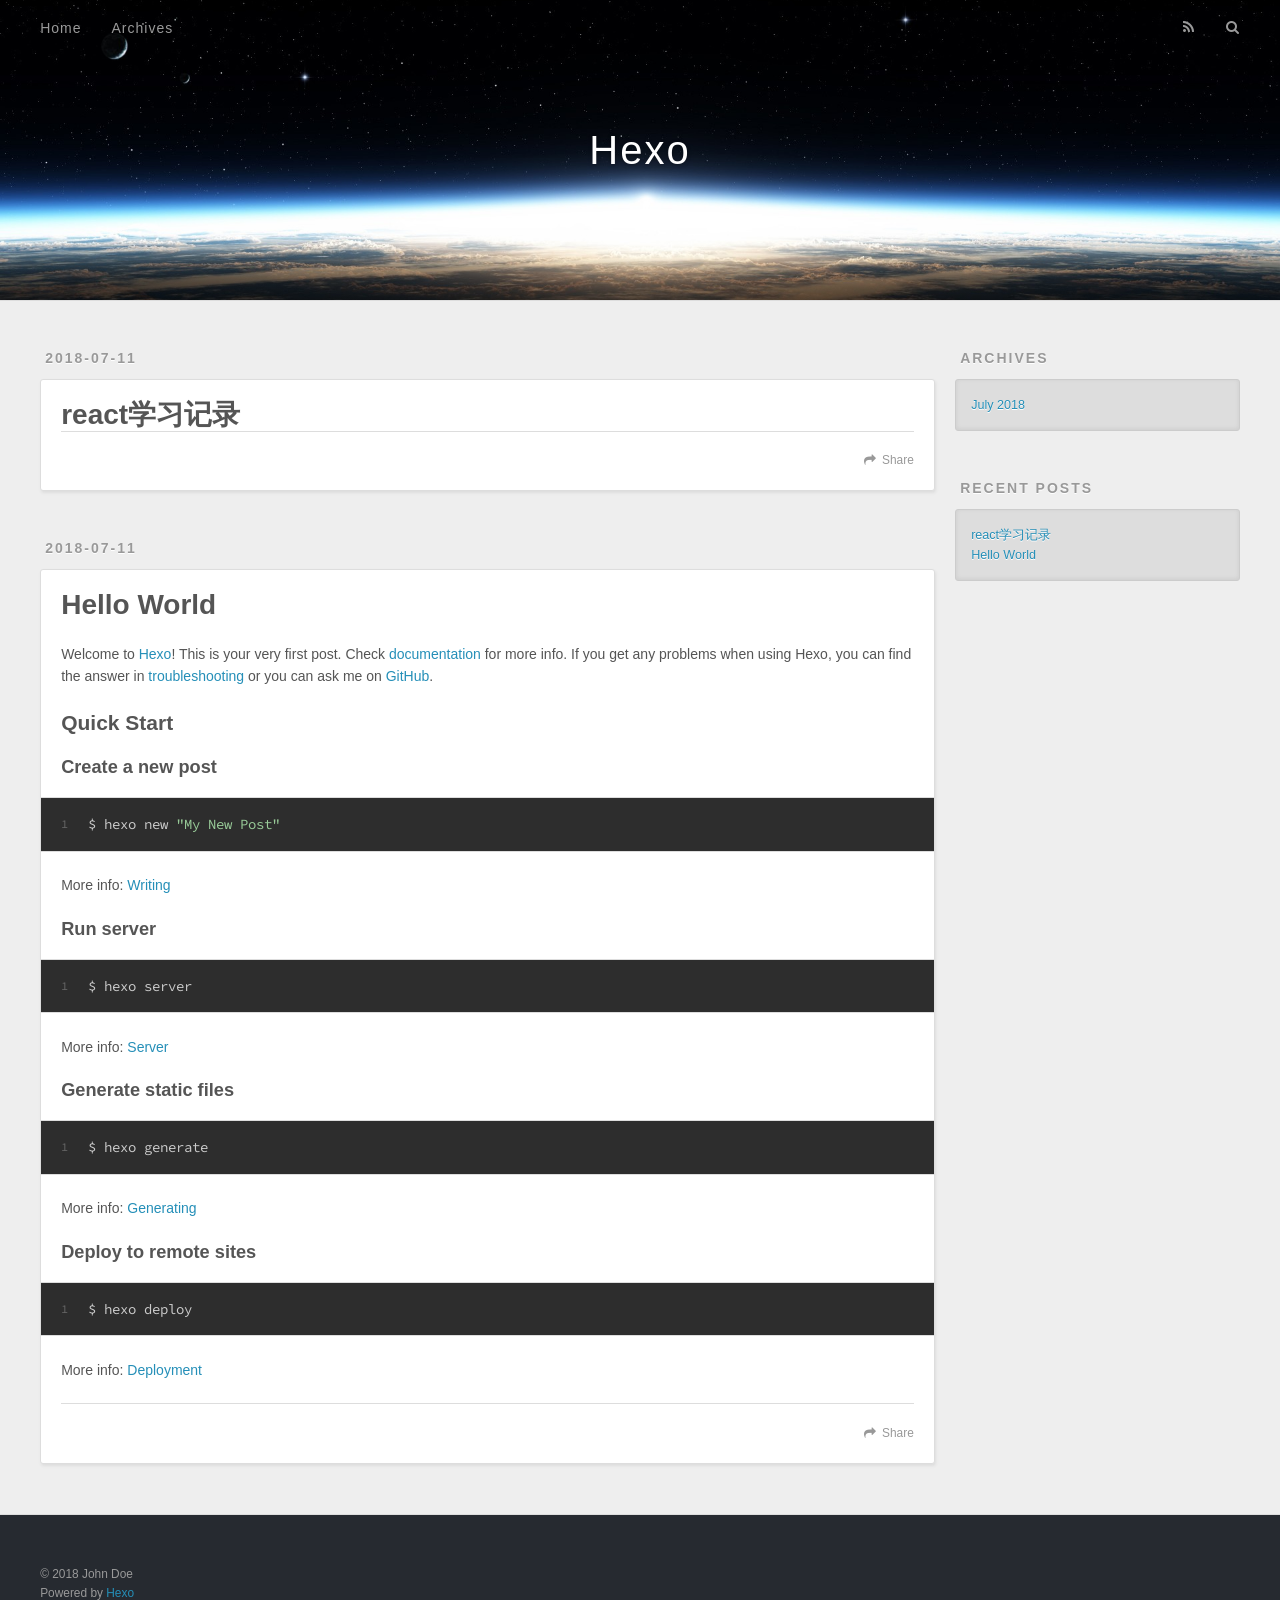
==== index.html @ 3ed7fa12 "Site updated: 2018-07-11 13:03:39" ====
<!DOCTYPE html>
<html>
<head>
  <meta charset="utf-8">
  

  
  <title>Hexo</title>
  <meta name="viewport" content="width=device-width, initial-scale=1, maximum-scale=1">
  <meta property="og:type" content="website">
<meta property="og:title" content="Hexo">
<meta property="og:url" content="http://yoursite.com/index.html">
<meta property="og:site_name" content="Hexo">
<meta property="og:locale" content="default">
<meta name="twitter:card" content="summary">
<meta name="twitter:title" content="Hexo">
  
    <link rel="alternate" href="/atom.xml" title="Hexo" type="application/atom+xml">
  
  
    <link rel="icon" href="/favicon.png">
  
  
    <link href="//fonts.googleapis.com/css?family=Source+Code+Pro" rel="stylesheet" type="text/css">
  
  <link rel="stylesheet" href="/css/style.css">
</head>

<body>
  <div id="container">
    <div id="wrap">
      <header id="header">
  <div id="banner"></div>
  <div id="header-outer" class="outer">
    <div id="header-title" class="inner">
      <h1 id="logo-wrap">
        <a href="/" id="logo">Hexo</a>
      </h1>
      
    </div>
    <div id="header-inner" class="inner">
      <nav id="main-nav">
        <a id="main-nav-toggle" class="nav-icon"></a>
        
          <a class="main-nav-link" href="/">Home</a>
        
          <a class="main-nav-link" href="/archives">Archives</a>
        
      </nav>
      <nav id="sub-nav">
        
          <a id="nav-rss-link" class="nav-icon" href="/atom.xml" title="RSS Feed"></a>
        
        <a id="nav-search-btn" class="nav-icon" title="Search"></a>
      </nav>
      <div id="search-form-wrap">
        <form action="//google.com/search" method="get" accept-charset="UTF-8" class="search-form"><input type="search" name="q" class="search-form-input" placeholder="Search"><button type="submit" class="search-form-submit">&#xF002;</button><input type="hidden" name="sitesearch" value="http://yoursite.com"></form>
      </div>
    </div>
  </div>
</header>
      <div class="outer">
        <section id="main">
  
    <article id="post-react学习记录" class="article article-type-post" itemscope itemprop="blogPost">
  <div class="article-meta">
    <a href="/2018/07/11/react学习记录/" class="article-date">
  <time datetime="2018-07-11T05:03:06.000Z" itemprop="datePublished">2018-07-11</time>
</a>
    
  </div>
  <div class="article-inner">
    
    
      <header class="article-header">
        
  
    <h1 itemprop="name">
      <a class="article-title" href="/2018/07/11/react学习记录/">react学习记录</a>
    </h1>
  

      </header>
    
    <div class="article-entry" itemprop="articleBody">
      
        
      
    </div>
    <footer class="article-footer">
      <a data-url="http://yoursite.com/2018/07/11/react学习记录/" data-id="cjjgnsuoi000198lb1o63tycs" class="article-share-link">Share</a>
      
      
    </footer>
  </div>
  
</article>


  
    <article id="post-hello-world" class="article article-type-post" itemscope itemprop="blogPost">
  <div class="article-meta">
    <a href="/2018/07/11/hello-world/" class="article-date">
  <time datetime="2018-07-11T04:54:55.660Z" itemprop="datePublished">2018-07-11</time>
</a>
    
  </div>
  <div class="article-inner">
    
    
      <header class="article-header">
        
  
    <h1 itemprop="name">
      <a class="article-title" href="/2018/07/11/hello-world/">Hello World</a>
    </h1>
  

      </header>
    
    <div class="article-entry" itemprop="articleBody">
      
        <p>Welcome to <a href="https://hexo.io/" target="_blank" rel="noopener">Hexo</a>! This is your very first post. Check <a href="https://hexo.io/docs/" target="_blank" rel="noopener">documentation</a> for more info. If you get any problems when using Hexo, you can find the answer in <a href="https://hexo.io/docs/troubleshooting.html" target="_blank" rel="noopener">troubleshooting</a> or you can ask me on <a href="https://github.com/hexojs/hexo/issues" target="_blank" rel="noopener">GitHub</a>.</p>
<h2 id="Quick-Start"><a href="#Quick-Start" class="headerlink" title="Quick Start"></a>Quick Start</h2><h3 id="Create-a-new-post"><a href="#Create-a-new-post" class="headerlink" title="Create a new post"></a>Create a new post</h3><figure class="highlight bash"><table><tr><td class="gutter"><pre><span class="line">1</span><br></pre></td><td class="code"><pre><span class="line">$ hexo new <span class="string">"My New Post"</span></span><br></pre></td></tr></table></figure>
<p>More info: <a href="https://hexo.io/docs/writing.html" target="_blank" rel="noopener">Writing</a></p>
<h3 id="Run-server"><a href="#Run-server" class="headerlink" title="Run server"></a>Run server</h3><figure class="highlight bash"><table><tr><td class="gutter"><pre><span class="line">1</span><br></pre></td><td class="code"><pre><span class="line">$ hexo server</span><br></pre></td></tr></table></figure>
<p>More info: <a href="https://hexo.io/docs/server.html" target="_blank" rel="noopener">Server</a></p>
<h3 id="Generate-static-files"><a href="#Generate-static-files" class="headerlink" title="Generate static files"></a>Generate static files</h3><figure class="highlight bash"><table><tr><td class="gutter"><pre><span class="line">1</span><br></pre></td><td class="code"><pre><span class="line">$ hexo generate</span><br></pre></td></tr></table></figure>
<p>More info: <a href="https://hexo.io/docs/generating.html" target="_blank" rel="noopener">Generating</a></p>
<h3 id="Deploy-to-remote-sites"><a href="#Deploy-to-remote-sites" class="headerlink" title="Deploy to remote sites"></a>Deploy to remote sites</h3><figure class="highlight bash"><table><tr><td class="gutter"><pre><span class="line">1</span><br></pre></td><td class="code"><pre><span class="line">$ hexo deploy</span><br></pre></td></tr></table></figure>
<p>More info: <a href="https://hexo.io/docs/deployment.html" target="_blank" rel="noopener">Deployment</a></p>

      
    </div>
    <footer class="article-footer">
      <a data-url="http://yoursite.com/2018/07/11/hello-world/" data-id="cjjgnsuod000098lbjfjsqhuq" class="article-share-link">Share</a>
      
      
    </footer>
  </div>
  
</article>


  


</section>
        
          <aside id="sidebar">
  
    

  
    

  
    
  
    
  <div class="widget-wrap">
    <h3 class="widget-title">Archives</h3>
    <div class="widget">
      <ul class="archive-list"><li class="archive-list-item"><a class="archive-list-link" href="/archives/2018/07/">July 2018</a></li></ul>
    </div>
  </div>


  
    
  <div class="widget-wrap">
    <h3 class="widget-title">Recent Posts</h3>
    <div class="widget">
      <ul>
        
          <li>
            <a href="/2018/07/11/react学习记录/">react学习记录</a>
          </li>
        
          <li>
            <a href="/2018/07/11/hello-world/">Hello World</a>
          </li>
        
      </ul>
    </div>
  </div>

  
</aside>
        
      </div>
      <footer id="footer">
  
  <div class="outer">
    <div id="footer-info" class="inner">
      &copy; 2018 John Doe<br>
      Powered by <a href="http://hexo.io/" target="_blank">Hexo</a>
    </div>
  </div>
</footer>
    </div>
    <nav id="mobile-nav">
  
    <a href="/" class="mobile-nav-link">Home</a>
  
    <a href="/archives" class="mobile-nav-link">Archives</a>
  
</nav>
    

<script src="//ajax.googleapis.com/ajax/libs/jquery/2.0.3/jquery.min.js"></script>


  <link rel="stylesheet" href="/fancybox/jquery.fancybox.css">
  <script src="/fancybox/jquery.fancybox.pack.js"></script>


<script src="/js/script.js"></script>



  </div>
</body>
</html>
---- css/style.css ----
body {
  width: 100%;
}
body:before,
body:after {
  content: "";
  display: table;
}
body:after {
  clear: both;
}
html,
body,
div,
span,
applet,
object,
iframe,
h1,
h2,
h3,
h4,
h5,
h6,
p,
blockquote,
pre,
a,
abbr,
acronym,
address,
big,
cite,
code,
del,
dfn,
em,
img,
ins,
kbd,
q,
s,
samp,
small,
strike,
strong,
sub,
sup,
tt,
var,
dl,
dt,
dd,
ol,
ul,
li,
fieldset,
form,
label,
legend,
table,
caption,
tbody,
tfoot,
thead,
tr,
th,
td {
  margin: 0;
  padding: 0;
  border: 0;
  outline: 0;
  font-weight: inherit;
  font-style: inherit;
  font-family: inherit;
  font-size: 100%;
  vertical-align: baseline;
}
body {
  line-height: 1;
  color: #000;
  background: #fff;
}
ol,
ul {
  list-style: none;
}
table {
  border-collapse: separate;
  border-spacing: 0;
  vertical-align: middle;
}
caption,
th,
td {
  text-align: left;
  font-weight: normal;
  vertical-align: middle;
}
a img {
  border: none;
}
input,
button {
  margin: 0;
  padding: 0;
}
input::-moz-focus-inner,
button::-moz-focus-inner {
  border: 0;
  padding: 0;
}
@font-face {
  font-family: FontAwesome;
  font-style: normal;
  font-weight: normal;
  src: url("fonts/fontawesome-webfont.eot?v=#4.0.3");
  src: url("fonts/fontawesome-webfont.eot?#iefix&v=#4.0.3") format("embedded-opentype"), url("fonts/fontawesome-webfont.woff?v=#4.0.3") format("woff"), url("fonts/fontawesome-webfont.ttf?v=#4.0.3") format("truetype"), url("fonts/fontawesome-webfont.svg#fontawesomeregular?v=#4.0.3") format("svg");
}
html,
body,
#container {
  height: 100%;
}
body {
  background: #eee;
  font: 14px -apple-system, BlinkMacSystemFont, "Segoe UI", "Roboto", "Oxygen", "Ubuntu", "Cantarell", "Fira Sans", "Droid Sans", "Helvetica Neue", sans-serif;
  -webkit-text-size-adjust: 100%;
}
.outer {
  max-width: 1220px;
  margin: 0 auto;
  padding: 0 20px;
}
.outer:before,
.outer:after {
  content: "";
  display: table;
}
.outer:after {
  clear: both;
}
.inner {
  display: inline;
  float: left;
  width: 98.33333333333333%;
  margin: 0 0.833333333333333%;
}
.left,
.alignleft {
  float: left;
}
.right,
.alignright {
  float: right;
}
.clear {
  clear: both;
}
#container {
  position: relative;
}
.mobile-nav-on {
  overflow: hidden;
}
#wrap {
  height: 100%;
  width: 100%;
  position: absolute;
  top: 0;
  left: 0;
  -webkit-transition: 0.2s ease-out;
  -moz-transition: 0.2s ease-out;
  -ms-transition: 0.2s ease-out;
  transition: 0.2s ease-out;
  z-index: 1;
  background: #eee;
}
.mobile-nav-on #wrap {
  left: 280px;
}
@media screen and (min-width: 768px) {
  #main {
    display: inline;
    float: left;
    width: 73.33333333333333%;
    margin: 0 0.833333333333333%;
  }
}
.article-date,
.article-category-link,
.archive-year,
.widget-title {
  text-decoration: none;
  text-transform: uppercase;
  letter-spacing: 2px;
  color: #999;
  margin-bottom: 1em;
  margin-left: 5px;
  line-height: 1em;
  text-shadow: 0 1px #fff;
  font-weight: bold;
}
.article-inner,
.archive-article-inner {
  background: #fff;
  -webkit-box-shadow: 1px 2px 3px #ddd;
  box-shadow: 1px 2px 3px #ddd;
  border: 1px solid #ddd;
  border-radius: 3px;
}
.article-entry h1,
.widget h1 {
  font-size: 2em;
}
.article-entry h2,
.widget h2 {
  font-size: 1.5em;
}
.article-entry h3,
.widget h3 {
  font-size: 1.3em;
}
.article-entry h4,
.widget h4 {
  font-size: 1.2em;
}
.article-entry h5,
.widget h5 {
  font-size: 1em;
}
.article-entry h6,
.widget h6 {
  font-size: 1em;
  color: #999;
}
.article-entry hr,
.widget hr {
  border: 1px dashed #ddd;
}
.article-entry strong,
.widget strong {
  font-weight: bold;
}
.article-entry em,
.widget em,
.article-entry cite,
.widget cite {
  font-style: italic;
}
.article-entry sup,
.widget sup,
.article-entry sub,
.widget sub {
  font-size: 0.75em;
  line-height: 0;
  position: relative;
  vertical-align: baseline;
}
.article-entry sup,
.widget sup {
  top: -0.5em;
}
.article-entry sub,
.widget sub {
  bottom: -0.2em;
}
.article-entry small,
.widget small {
  font-size: 0.85em;
}
.article-entry acronym,
.widget acronym,
.article-entry abbr,
.widget abbr {
  border-bottom: 1px dotted;
}
.article-entry ul,
.widget ul,
.article-entry ol,
.widget ol,
.article-entry dl,
.widget dl {
  margin: 0 20px;
  line-height: 1.6em;
}
.article-entry ul ul,
.widget ul ul,
.article-entry ol ul,
.widget ol ul,
.article-entry ul ol,
.widget ul ol,
.article-entry ol ol,
.widget ol ol {
  margin-top: 0;
  margin-bottom: 0;
}
.article-entry ul,
.widget ul {
  list-style: disc;
}
.article-entry ol,
.widget ol {
  list-style: decimal;
}
.article-entry dt,
.widget dt {
  font-weight: bold;
}
#header {
  height: 300px;
  position: relative;
  border-bottom: 1px solid #ddd;
}
#header:before,
#header:after {
  content: "";
  position: absolute;
  left: 0;
  right: 0;
  height: 40px;
}
#header:before {
  top: 0;
  background: -webkit-linear-gradient(rgba(0,0,0,0.2), transparent);
  background: -moz-linear-gradient(rgba(0,0,0,0.2), transparent);
  background: -ms-linear-gradient(rgba(0,0,0,0.2), transparent);
  background: linear-gradient(rgba(0,0,0,0.2), transparent);
}
#header:after {
  bottom: 0;
  background: -webkit-linear-gradient(transparent, rgba(0,0,0,0.2));
  background: -moz-linear-gradient(transparent, rgba(0,0,0,0.2));
  background: -ms-linear-gradient(transparent, rgba(0,0,0,0.2));
  background: linear-gradient(transparent, rgba(0,0,0,0.2));
}
#header-outer {
  height: 100%;
  position: relative;
}
#header-inner {
  position: relative;
  overflow: hidden;
}
#banner {
  position: absolute;
  top: 0;
  left: 0;
  width: 100%;
  height: 100%;
  background: url("images/banner.jpg") center #000;
  -webkit-background-size: cover;
  -moz-background-size: cover;
  background-size: cover;
  z-index: -1;
}
#header-title {
  text-align: center;
  height: 40px;
  position: absolute;
  top: 50%;
  left: 0;
  margin-top: -20px;
}
#logo,
#subtitle {
  text-decoration: none;
  color: #fff;
  font-weight: 300;
  text-shadow: 0 1px 4px rgba(0,0,0,0.3);
}
#logo {
  font-size: 40px;
  line-height: 40px;
  letter-spacing: 2px;
}
#subtitle {
  font-size: 16px;
  line-height: 16px;
  letter-spacing: 1px;
}
#subtitle-wrap {
  margin-top: 16px;
}
#main-nav {
  float: left;
  margin-left: -15px;
}
.nav-icon,
.main-nav-link {
  float: left;
  color: #fff;
  opacity: 0.6;
  text-decoration: none;
  text-shadow: 0 1px rgba(0,0,0,0.2);
  -webkit-transition: opacity 0.2s;
  -moz-transition: opacity 0.2s;
  -ms-transition: opacity 0.2s;
  transition: opacity 0.2s;
  display: block;
  padding: 20px 15px;
}
.nav-icon:hover,
.main-nav-link:hover {
  opacity: 1;
}
.nav-icon {
  font-family: FontAwesome;
  text-align: center;
  font-size: 14px;
  width: 14px;
  height: 14px;
  padding: 20px 15px;
  position: relative;
  cursor: pointer;
}
.main-nav-link {
  font-weight: 300;
  letter-spacing: 1px;
}
@media screen and (max-width: 479px) {
  .main-nav-link {
    display: none;
  }
}
#main-nav-toggle {
  display: none;
}
#main-nav-toggle:before {
  content: "\f0c9";
}
@media screen and (max-width: 479px) {
  #main-nav-toggle {
    display: block;
  }
}
#sub-nav {
  float: right;
  margin-right: -15px;
}
#nav-rss-link:before {
  content: "\f09e";
}
#nav-search-btn:before {
  content: "\f002";
}
#search-form-wrap {
  position: absolute;
  top: 15px;
  width: 150px;
  height: 30px;
  right: -150px;
  opacity: 0;
  -webkit-transition: 0.2s ease-out;
  -moz-transition: 0.2s ease-out;
  -ms-transition: 0.2s ease-out;
  transition: 0.2s ease-out;
}
#search-form-wrap.on {
  opacity: 1;
  right: 0;
}
@media screen and (max-width: 479px) {
  #search-form-wrap {
    width: 100%;
    right: -100%;
  }
}
.search-form {
  position: absolute;
  top: 0;
  left: 0;
  right: 0;
  background: #fff;
  padding: 5px 15px;
  border-radius: 15px;
  -webkit-box-shadow: 0 0 10px rgba(0,0,0,0.3);
  box-shadow: 0 0 10px rgba(0,0,0,0.3);
}
.search-form-input {
  border: none;
  background: none;
  color: #555;
  width: 100%;
  font: 13px -apple-system, BlinkMacSystemFont, "Segoe UI", "Roboto", "Oxygen", "Ubuntu", "Cantarell", "Fira Sans", "Droid Sans", "Helvetica Neue", sans-serif;
  outline: none;
}
.search-form-input::-webkit-search-results-decoration,
.search-form-input::-webkit-search-cancel-button {
  -webkit-appearance: none;
}
.search-form-submit {
  position: absolute;
  top: 50%;
  right: 10px;
  margin-top: -7px;
  font: 13px FontAwesome;
  border: none;
  background: none;
  color: #bbb;
  cursor: pointer;
}
.search-form-submit:hover,
.search-form-submit:focus {
  color: #777;
}
.article {
  margin: 50px 0;
}
.article-inner {
  overflow: hidden;
}
.article-meta:before,
.article-meta:after {
  content: "";
  display: table;
}
.article-meta:after {
  clear: both;
}
.article-date {
  float: left;
}
.article-category {
  float: left;
  line-height: 1em;
  color: #ccc;
  text-shadow: 0 1px #fff;
  margin-left: 8px;
}
.article-category:before {
  content: "\2022";
}
.article-category-link {
  margin: 0 12px 1em;
}
.article-header {
  padding: 20px 20px 0;
}
.article-title {
  text-decoration: none;
  font-size: 2em;
  font-weight: bold;
  color: #555;
  line-height: 1.1em;
  -webkit-transition: color 0.2s;
  -moz-transition: color 0.2s;
  -ms-transition: color 0.2s;
  transition: color 0.2s;
}
a.article-title:hover {
  color: #258fb8;
}
.article-entry {
  color: #555;
  padding: 0 20px;
}
.article-entry:before,
.article-entry:after {
  content: "";
  display: table;
}
.article-entry:after {
  clear: both;
}
.article-entry p,
.article-entry table {
  line-height: 1.6em;
  margin: 1.6em 0;
}
.article-entry h1,
.article-entry h2,
.article-entry h3,
.article-entry h4,
.article-entry h5,
.article-entry h6 {
  font-weight: bold;
}
.article-entry h1,
.article-entry h2,
.article-entry h3,
.article-entry h4,
.article-entry h5,
.article-entry h6 {
  line-height: 1.1em;
  margin: 1.1em 0;
}
.article-entry a {
  color: #258fb8;
  text-decoration: none;
}
.article-entry a:hover {
  text-decoration: underline;
}
.article-entry ul,
.article-entry ol,
.article-entry dl {
  margin-top: 1.6em;
  margin-bottom: 1.6em;
}
.article-entry img,
.article-entry video {
  max-width: 100%;
  height: auto;
  display: block;
  margin: auto;
}
.article-entry iframe {
  border: none;
}
.article-entry table {
  width: 100%;
  border-collapse: collapse;
  border-spacing: 0;
}
.article-entry th {
  font-weight: bold;
  border-bottom: 3px solid #ddd;
  padding-bottom: 0.5em;
}
.article-entry td {
  border-bottom: 1px solid #ddd;
  padding: 10px 0;
}
.article-entry blockquote {
  font-family: Georgia, "Times New Roman", serif;
  font-size: 1.4em;
  margin: 1.6em 20px;
  text-align: center;
}
.article-entry blockquote footer {
  font-size: 14px;
  margin: 1.6em 0;
  font-family: -apple-system, BlinkMacSystemFont, "Segoe UI", "Roboto", "Oxygen", "Ubuntu", "Cantarell", "Fira Sans", "Droid Sans", "Helvetica Neue", sans-serif;
}
.article-entry blockquote footer cite:before {
  content: "—";
  padding: 0 0.5em;
}
.article-entry .pullquote {
  text-align: left;
  width: 45%;
  margin: 0;
}
.article-entry .pullquote.left {
  margin-left: 0.5em;
  margin-right: 1em;
}
.article-entry .pullquote.right {
  margin-right: 0.5em;
  margin-left: 1em;
}
.article-entry .caption {
  color: #999;
  display: block;
  font-size: 0.9em;
  margin-top: 0.5em;
  position: relative;
  text-align: center;
}
.article-entry .video-container {
  position: relative;
  padding-top: 56.25%;
  height: 0;
  overflow: hidden;
}
.article-entry .video-container iframe,
.article-entry .video-container object,
.article-entry .video-container embed {
  position: absolute;
  top: 0;
  left: 0;
  width: 100%;
  height: 100%;
  margin-top: 0;
}
.article-more-link a {
  display: inline-block;
  line-height: 1em;
  padding: 6px 15px;
  border-radius: 15px;
  background: #eee;
  color: #999;
  text-shadow: 0 1px #fff;
  text-decoration: none;
}
.article-more-link a:hover {
  background: #258fb8;
  color: #fff;
  text-decoration: none;
  text-shadow: 0 1px #1e7293;
}
.article-footer {
  font-size: 0.85em;
  line-height: 1.6em;
  border-top: 1px solid #ddd;
  padding-top: 1.6em;
  margin: 0 20px 20px;
}
.article-footer:before,
.article-footer:after {
  content: "";
  display: table;
}
.article-footer:after {
  clear: both;
}
.article-footer a {
  color: #999;
  text-decoration: none;
}
.article-footer a:hover {
  color: #555;
}
.article-tag-list-item {
  float: left;
  margin-right: 10px;
}
.article-tag-list-link:before {
  content: "#";
}
.article-comment-link {
  float: right;
}
.article-comment-link:before {
  content: "\f075";
  font-family: FontAwesome;
  padding-right: 8px;
}
.article-share-link {
  cursor: pointer;
  float: right;
  margin-left: 20px;
}
.article-share-link:before {
  content: "\f064";
  font-family: FontAwesome;
  padding-right: 6px;
}
#article-nav {
  position: relative;
}
#article-nav:before,
#article-nav:after {
  content: "";
  display: table;
}
#article-nav:after {
  clear: both;
}
@media screen and (min-width: 768px) {
  #article-nav {
    margin: 50px 0;
  }
  #article-nav:before {
    width: 8px;
    height: 8px;
    position: absolute;
    top: 50%;
    left: 50%;
    margin-top: -4px;
    margin-left: -4px;
    content: "";
    border-radius: 50%;
    background: #ddd;
    -webkit-box-shadow: 0 1px 2px #fff;
    box-shadow: 0 1px 2px #fff;
  }
}
.article-nav-link-wrap {
  text-decoration: none;
  text-shadow: 0 1px #fff;
  color: #999;
  -webkit-box-sizing: border-box;
  -moz-box-sizing: border-box;
  box-sizing: border-box;
  margin-top: 50px;
  text-align: center;
  display: block;
}
.article-nav-link-wrap:hover {
  color: #555;
}
@media screen and (min-width: 768px) {
  .article-nav-link-wrap {
    width: 50%;
    margin-top: 0;
  }
}
@media screen and (min-width: 768px) {
  #article-nav-newer {
    float: left;
    text-align: right;
    padding-right: 20px;
  }
}
@media screen and (min-width: 768px) {
  #article-nav-older {
    float: right;
    text-align: left;
    padding-left: 20px;
  }
}
.article-nav-caption {
  text-transform: uppercase;
  letter-spacing: 2px;
  color: #ddd;
  line-height: 1em;
  font-weight: bold;
}
#article-nav-newer .article-nav-caption {
  margin-right: -2px;
}
.article-nav-title {
  font-size: 0.85em;
  line-height: 1.6em;
  margin-top: 0.5em;
}
.article-share-box {
  position: absolute;
  display: none;
  background: #fff;
  -webkit-box-shadow: 1px 2px 10px rgba(0,0,0,0.2);
  box-shadow: 1px 2px 10px rgba(0,0,0,0.2);
  border-radius: 3px;
  margin-left: -145px;
  overflow: hidden;
  z-index: 1;
}
.article-share-box.on {
  display: block;
}
.article-share-input {
  width: 100%;
  background: none;
  -webkit-box-sizing: border-box;
  -moz-box-sizing: border-box;
  box-sizing: border-box;
  font: 14px -apple-system, BlinkMacSystemFont, "Segoe UI", "Roboto", "Oxygen", "Ubuntu", "Cantarell", "Fira Sans", "Droid Sans", "Helvetica Neue", sans-serif;
  padding: 0 15px;
  color: #555;
  outline: none;
  border: 1px solid #ddd;
  border-radius: 3px 3px 0 0;
  height: 36px;
  line-height: 36px;
}
.article-share-links {
  background: #eee;
}
.article-share-links:before,
.article-share-links:after {
  content: "";
  display: table;
}
.article-share-links:after {
  clear: both;
}
.article-share-twitter,
.article-share-facebook,
.article-share-pinterest,
.article-share-google {
  width: 50px;
  height: 36px;
  display: block;
  float: left;
  position: relative;
  color: #999;
  text-shadow: 0 1px #fff;
}
.article-share-twitter:before,
.article-share-facebook:before,
.article-share-pinterest:before,
.article-share-google:before {
  font-size: 20px;
  font-family: FontAwesome;
  width: 20px;
  height: 20px;
  position: absolute;
  top: 50%;
  left: 50%;
  margin-top: -10px;
  margin-left: -10px;
  text-align: center;
}
.article-share-twitter:hover,
.article-share-facebook:hover,
.article-share-pinterest:hover,
.article-share-google:hover {
  color: #fff;
}
.article-share-twitter:before {
  content: "\f099";
}
.article-share-twitter:hover {
  background: #00aced;
  text-shadow: 0 1px #008abe;
}
.article-share-facebook:before {
  content: "\f09a";
}
.article-share-facebook:hover {
  background: #3b5998;
  text-shadow: 0 1px #2f477a;
}
.article-share-pinterest:before {
  content: "\f0d2";
}
.article-share-pinterest:hover {
  background: #cb2027;
  text-shadow: 0 1px #a21a1f;
}
.article-share-google:before {
  content: "\f0d5";
}
.article-share-google:hover {
  background: #dd4b39;
  text-shadow: 0 1px #be3221;
}
.article-gallery {
  background: #000;
  position: relative;
}
.article-gallery-photos {
  position: relative;
  overflow: hidden;
}
.article-gallery-img {
  display: none;
  max-width: 100%;
}
.article-gallery-img:first-child {
  display: block;
}
.article-gallery-img.loaded {
  position: absolute;
  display: block;
}
.article-gallery-img img {
  display: block;
  max-width: 100%;
  margin: 0 auto;
}
#comments {
  background: #fff;
  -webkit-box-shadow: 1px 2px 3px #ddd;
  box-shadow: 1px 2px 3px #ddd;
  padding: 20px;
  border: 1px solid #ddd;
  border-radius: 3px;
  margin: 50px 0;
}
#comments a {
  color: #258fb8;
}
.archives-wrap {
  margin: 50px 0;
}
.archives:before,
.archives:after {
  content: "";
  display: table;
}
.archives:after {
  clear: both;
}
.archive-year-wrap {
  margin-bottom: 1em;
}
.archives {
  -webkit-column-gap: 10px;
  -moz-column-gap: 10px;
  column-gap: 10px;
}
@media screen and (min-width: 480px) and (max-width: 767px) {
  .archives {
    -webkit-column-count: 2;
    -moz-column-count: 2;
    column-count: 2;
  }
}
@media screen and (min-width: 768px) {
  .archives {
    -webkit-column-count: 3;
    -moz-column-count: 3;
    column-count: 3;
  }
}
.archive-article {
  -webkit-column-break-inside: avoid;
  page-break-inside: avoid;
  overflow: hidden;
  break-inside: avoid-column;
}
.archive-article-inner {
  padding: 10px;
  margin-bottom: 15px;
}
.archive-article-title {
  text-decoration: none;
  font-weight: bold;
  color: #555;
  -webkit-transition: color 0.2s;
  -moz-transition: color 0.2s;
  -ms-transition: color 0.2s;
  transition: color 0.2s;
  line-height: 1.6em;
}
.archive-article-title:hover {
  color: #258fb8;
}
.archive-article-footer {
  margin-top: 1em;
}
.archive-article-date {
  color: #999;
  text-decoration: none;
  font-size: 0.85em;
  line-height: 1em;
  margin-bottom: 0.5em;
  display: block;
}
#page-nav {
  margin: 50px auto;
  background: #fff;
  -webkit-box-shadow: 1px 2px 3px #ddd;
  box-shadow: 1px 2px 3px #ddd;
  border: 1px solid #ddd;
  border-radius: 3px;
  text-align: center;
  color: #999;
  overflow: hidden;
}
#page-nav:before,
#page-nav:after {
  content: "";
  display: table;
}
#page-nav:after {
  clear: both;
}
#page-nav a,
#page-nav span {
  padding: 10px 20px;
  line-height: 1;
  height: 2ex;
}
#page-nav a {
  color: #999;
  text-decoration: none;
}
#page-nav a:hover {
  background: #999;
  color: #fff;
}
#page-nav .prev {
  float: left;
}
#page-nav .next {
  float: right;
}
#page-nav .page-number {
  display: inline-block;
}
@media screen and (max-width: 479px) {
  #page-nav .page-number {
    display: none;
  }
}
#page-nav .current {
  color: #555;
  font-weight: bold;
}
#page-nav .space {
  color: #ddd;
}
#footer {
  background: #262a30;
  padding: 50px 0;
  border-top: 1px solid #ddd;
  color: #999;
}
#footer a {
  color: #258fb8;
  text-decoration: none;
}
#footer a:hover {
  text-decoration: underline;
}
#footer-info {
  line-height: 1.6em;
  font-size: 0.85em;
}
.article-entry pre,
.article-entry .highlight {
  background: #2d2d2d;
  margin: 0 -20px;
  padding: 15px 20px;
  border-style: solid;
  border-color: #ddd;
  border-width: 1px 0;
  overflow: auto;
  color: #ccc;
  line-height: 22.400000000000002px;
}
.article-entry .highlight .gutter pre,
.article-entry .gist .gist-file .gist-data .line-numbers {
  color: #666;
  font-size: 0.85em;
}
.article-entry pre,
.article-entry code {
  font-family: "Source Code Pro", Consolas, Monaco, Menlo, Consolas, monospace;
}
.article-entry code {
  background: #eee;
  text-shadow: 0 1px #fff;
  padding: 0 0.3em;
}
.article-entry pre code {
  background: none;
  text-shadow: none;
  padding: 0;
}
.article-entry .highlight pre {
  border: none;
  margin: 0;
  padding: 0;
}
.article-entry .highlight table {
  margin: 0;
  width: auto;
}
.article-entry .highlight td {
  border: none;
  padding: 0;
}
.article-entry .highlight figcaption {
  font-size: 0.85em;
  color: #999;
  line-height: 1em;
  margin-bottom: 1em;
}
.article-entry .highlight figcaption:before,
.article-entry .highlight figcaption:after {
  content: "";
  display: table;
}
.article-entry .highlight figcaption:after {
  clear: both;
}
.article-entry .highlight figcaption a {
  float: right;
}
.article-entry .highlight .gutter pre {
  text-align: right;
  padding-right: 20px;
}
.article-entry .highlight .line {
  height: 22.400000000000002px;
}
.article-entry .highlight .line.marked {
  background: #515151;
}
.article-entry .gist {
  margin: 0 -20px;
  border-style: solid;
  border-color: #ddd;
  border-width: 1px 0;
  background: #2d2d2d;
  padding: 15px 20px 15px 0;
}
.article-entry .gist .gist-file {
  border: none;
  font-family: "Source Code Pro", Consolas, Monaco, Menlo, Consolas, monospace;
  margin: 0;
}
.article-entry .gist .gist-file .gist-data {
  background: none;
  border: none;
}
.article-entry .gist .gist-file .gist-data .line-numbers {
  background: none;
  border: none;
  padding: 0 20px 0 0;
}
.article-entry .gist .gist-file .gist-data .line-data {
  padding: 0 !important;
}
.article-entry .gist .gist-file .highlight {
  margin: 0;
  padding: 0;
  border: none;
}
.article-entry .gist .gist-file .gist-meta {
  background: #2d2d2d;
  color: #999;
  font: 0.85em -apple-system, BlinkMacSystemFont, "Segoe UI", "Roboto", "Oxygen", "Ubuntu", "Cantarell", "Fira Sans", "Droid Sans", "Helvetica Neue", sans-serif;
  text-shadow: 0 0;
  padding: 0;
  margin-top: 1em;
  margin-left: 20px;
}
.article-entry .gist .gist-file .gist-meta a {
  color: #258fb8;
  font-weight: normal;
}
.article-entry .gist .gist-file .gist-meta a:hover {
  text-decoration: underline;
}
pre .comment,
pre .title {
  color: #999;
}
pre .variable,
pre .attribute,
pre .tag,
pre .regexp,
pre .ruby .constant,
pre .xml .tag .title,
pre .xml .pi,
pre .xml .doctype,
pre .html .doctype,
pre .css .id,
pre .css .class,
pre .css .pseudo {
  color: #f2777a;
}
pre .number,
pre .preprocessor,
pre .built_in,
pre .literal,
pre .params,
pre .constant {
  color: #f99157;
}
pre .class,
pre .ruby .class .title,
pre .css .rules .attribute {
  color: #9c9;
}
pre .string,
pre .value,
pre .inheritance,
pre .header,
pre .ruby .symbol,
pre .xml .cdata {
  color: #9c9;
}
pre .css .hexcolor {
  color: #6cc;
}
pre .function,
pre .python .decorator,
pre .python .title,
pre .ruby .function .title,
pre .ruby .title .keyword,
pre .perl .sub,
pre .javascript .title,
pre .coffeescript .title {
  color: #69c;
}
pre .keyword,
pre .javascript .function {
  color: #c9c;
}
@media screen and (max-width: 479px) {
  #mobile-nav {
    position: absolute;
    top: 0;
    left: 0;
    width: 280px;
    height: 100%;
    background: #191919;
    border-right: 1px solid #fff;
  }
}
@media screen and (max-width: 479px) {
  .mobile-nav-link {
    display: block;
    color: #999;
    text-decoration: none;
    padding: 15px 20px;
    font-weight: bold;
  }
  .mobile-nav-link:hover {
    color: #fff;
  }
}
@media screen and (min-width: 768px) {
  #sidebar {
    display: inline;
    float: left;
    width: 23.333333333333332%;
    margin: 0 0.833333333333333%;
  }
}
.widget-wrap {
  margin: 50px 0;
}
.widget {
  color: #777;
  text-shadow: 0 1px #fff;
  background: #ddd;
  -webkit-box-shadow: 0 -1px 4px #ccc inset;
  box-shadow: 0 -1px 4px #ccc inset;
  border: 1px solid #ccc;
  padding: 15px;
  border-radius: 3px;
}
.widget a {
  color: #258fb8;
  text-decoration: none;
}
.widget a:hover {
  text-decoration: underline;
}
.widget ul ul,
.widget ol ul,
.widget dl ul,
.widget ul ol,
.widget ol ol,
.widget dl ol,
.widget ul dl,
.widget ol dl,
.widget dl dl {
  margin-left: 15px;
  list-style: disc;
}
.widget {
  line-height: 1.6em;
  word-wrap: break-word;
  font-size: 0.9em;
}
.widget ul,
.widget ol {
  list-style: none;
  margin: 0;
}
.widget ul ul,
.widget ol ul,
.widget ul ol,
.widget ol ol {
  margin: 0 20px;
}
.widget ul ul,
.widget ol ul {
  list-style: disc;
}
.widget ul ol,
.widget ol ol {
  list-style: decimal;
}
.category-list-count,
.tag-list-count,
.archive-list-count {
  padding-left: 5px;
  color: #999;
  font-size: 0.85em;
}
.category-list-count:before,
.tag-list-count:before,
.archive-list-count:before {
  content: "(";
}
.category-list-count:after,
.tag-list-count:after,
.archive-list-count:after {
  content: ")";
}
.tagcloud a {
  margin-right: 5px;
  display: inline-block;
}
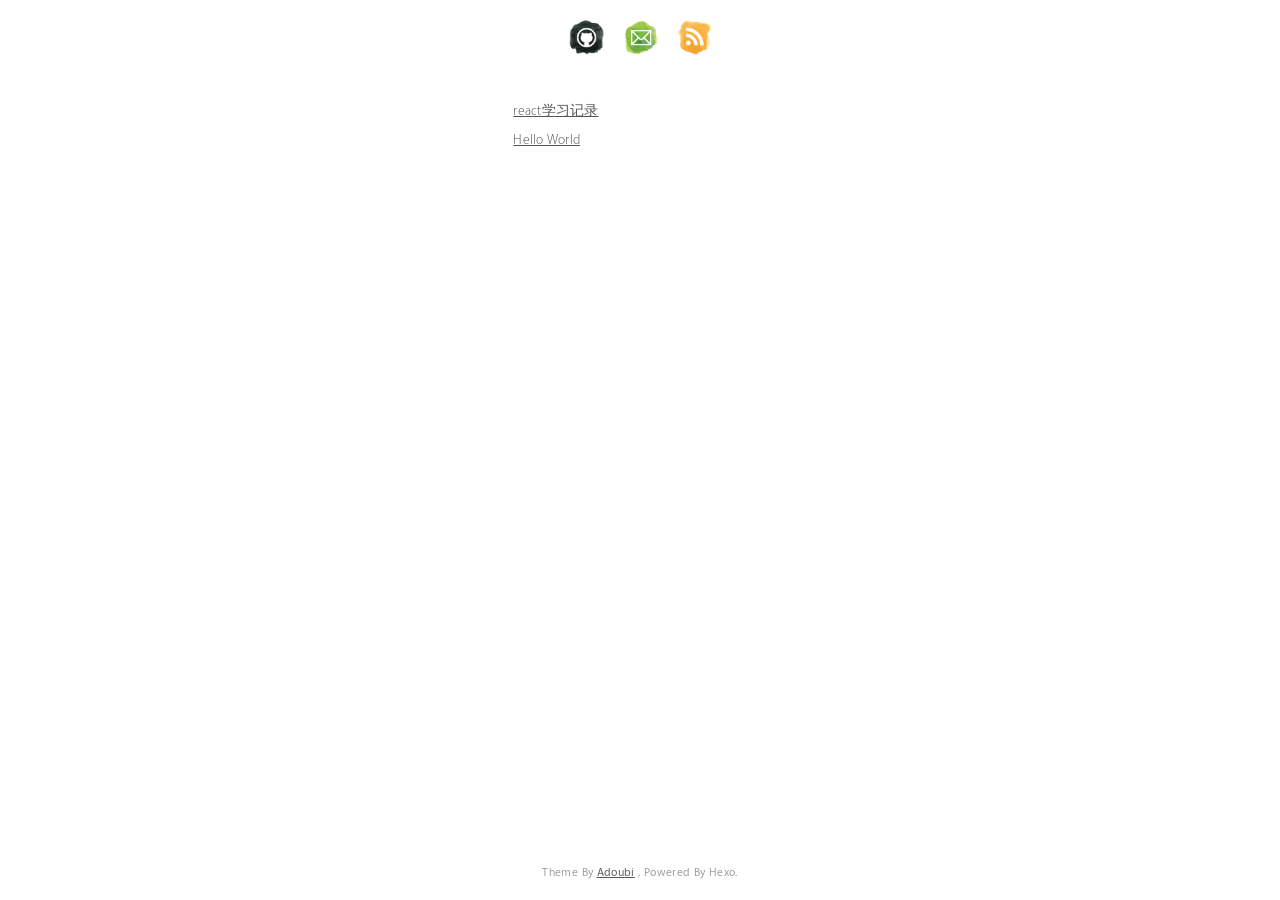
==== commit 65ceef57: "Site updated: 2018-07-15 22:44:37" ====
--- a/index.html
+++ b/index.html
@@ -1,224 +1 @@
-<!DOCTYPE html>
-<html>
-<head>
-  <meta charset="utf-8">
-  
-
-  
-  <title>Hexo</title>
-  <meta name="viewport" content="width=device-width, initial-scale=1, maximum-scale=1">
-  <meta property="og:type" content="website">
-<meta property="og:title" content="Hexo">
-<meta property="og:url" content="http://yoursite.com/index.html">
-<meta property="og:site_name" content="Hexo">
-<meta property="og:locale" content="default">
-<meta name="twitter:card" content="summary">
-<meta name="twitter:title" content="Hexo">
-  
-    <link rel="alternate" href="/atom.xml" title="Hexo" type="application/atom+xml">
-  
-  
-    <link rel="icon" href="/favicon.png">
-  
-  
-    <link href="//fonts.googleapis.com/css?family=Source+Code+Pro" rel="stylesheet" type="text/css">
-  
-  <link rel="stylesheet" href="/css/style.css">
-</head>
-
-<body>
-  <div id="container">
-    <div id="wrap">
-      <header id="header">
-  <div id="banner"></div>
-  <div id="header-outer" class="outer">
-    <div id="header-title" class="inner">
-      <h1 id="logo-wrap">
-        <a href="/" id="logo">Hexo</a>
-      </h1>
-      
-    </div>
-    <div id="header-inner" class="inner">
-      <nav id="main-nav">
-        <a id="main-nav-toggle" class="nav-icon"></a>
-        
-          <a class="main-nav-link" href="/">Home</a>
-        
-          <a class="main-nav-link" href="/archives">Archives</a>
-        
-      </nav>
-      <nav id="sub-nav">
-        
-          <a id="nav-rss-link" class="nav-icon" href="/atom.xml" title="RSS Feed"></a>
-        
-        <a id="nav-search-btn" class="nav-icon" title="Search"></a>
-      </nav>
-      <div id="search-form-wrap">
-        <form action="//google.com/search" method="get" accept-charset="UTF-8" class="search-form"><input type="search" name="q" class="search-form-input" placeholder="Search"><button type="submit" class="search-form-submit">&#xF002;</button><input type="hidden" name="sitesearch" value="http://yoursite.com"></form>
-      </div>
-    </div>
-  </div>
-</header>
-      <div class="outer">
-        <section id="main">
-  
-    <article id="post-react学习记录" class="article article-type-post" itemscope itemprop="blogPost">
-  <div class="article-meta">
-    <a href="/2018/07/11/react学习记录/" class="article-date">
-  <time datetime="2018-07-11T05:03:06.000Z" itemprop="datePublished">2018-07-11</time>
-</a>
-    
-  </div>
-  <div class="article-inner">
-    
-    
-      <header class="article-header">
-        
-  
-    <h1 itemprop="name">
-      <a class="article-title" href="/2018/07/11/react学习记录/">react学习记录</a>
-    </h1>
-  
-
-      </header>
-    
-    <div class="article-entry" itemprop="articleBody">
-      
-        
-      
-    </div>
-    <footer class="article-footer">
-      <a data-url="http://yoursite.com/2018/07/11/react学习记录/" data-id="cjjgnsuoi000198lb1o63tycs" class="article-share-link">Share</a>
-      
-      
-    </footer>
-  </div>
-  
-</article>
-
-
-  
-    <article id="post-hello-world" class="article article-type-post" itemscope itemprop="blogPost">
-  <div class="article-meta">
-    <a href="/2018/07/11/hello-world/" class="article-date">
-  <time datetime="2018-07-11T04:54:55.660Z" itemprop="datePublished">2018-07-11</time>
-</a>
-    
-  </div>
-  <div class="article-inner">
-    
-    
-      <header class="article-header">
-        
-  
-    <h1 itemprop="name">
-      <a class="article-title" href="/2018/07/11/hello-world/">Hello World</a>
-    </h1>
-  
-
-      </header>
-    
-    <div class="article-entry" itemprop="articleBody">
-      
-        <p>Welcome to <a href="https://hexo.io/" target="_blank" rel="noopener">Hexo</a>! This is your very first post. Check <a href="https://hexo.io/docs/" target="_blank" rel="noopener">documentation</a> for more info. If you get any problems when using Hexo, you can find the answer in <a href="https://hexo.io/docs/troubleshooting.html" target="_blank" rel="noopener">troubleshooting</a> or you can ask me on <a href="https://github.com/hexojs/hexo/issues" target="_blank" rel="noopener">GitHub</a>.</p>
-<h2 id="Quick-Start"><a href="#Quick-Start" class="headerlink" title="Quick Start"></a>Quick Start</h2><h3 id="Create-a-new-post"><a href="#Create-a-new-post" class="headerlink" title="Create a new post"></a>Create a new post</h3><figure class="highlight bash"><table><tr><td class="gutter"><pre><span class="line">1</span><br></pre></td><td class="code"><pre><span class="line">$ hexo new <span class="string">"My New Post"</span></span><br></pre></td></tr></table></figure>
-<p>More info: <a href="https://hexo.io/docs/writing.html" target="_blank" rel="noopener">Writing</a></p>
-<h3 id="Run-server"><a href="#Run-server" class="headerlink" title="Run server"></a>Run server</h3><figure class="highlight bash"><table><tr><td class="gutter"><pre><span class="line">1</span><br></pre></td><td class="code"><pre><span class="line">$ hexo server</span><br></pre></td></tr></table></figure>
-<p>More info: <a href="https://hexo.io/docs/server.html" target="_blank" rel="noopener">Server</a></p>
-<h3 id="Generate-static-files"><a href="#Generate-static-files" class="headerlink" title="Generate static files"></a>Generate static files</h3><figure class="highlight bash"><table><tr><td class="gutter"><pre><span class="line">1</span><br></pre></td><td class="code"><pre><span class="line">$ hexo generate</span><br></pre></td></tr></table></figure>
-<p>More info: <a href="https://hexo.io/docs/generating.html" target="_blank" rel="noopener">Generating</a></p>
-<h3 id="Deploy-to-remote-sites"><a href="#Deploy-to-remote-sites" class="headerlink" title="Deploy to remote sites"></a>Deploy to remote sites</h3><figure class="highlight bash"><table><tr><td class="gutter"><pre><span class="line">1</span><br></pre></td><td class="code"><pre><span class="line">$ hexo deploy</span><br></pre></td></tr></table></figure>
-<p>More info: <a href="https://hexo.io/docs/deployment.html" target="_blank" rel="noopener">Deployment</a></p>
-
-      
-    </div>
-    <footer class="article-footer">
-      <a data-url="http://yoursite.com/2018/07/11/hello-world/" data-id="cjjgnsuod000098lbjfjsqhuq" class="article-share-link">Share</a>
-      
-      
-    </footer>
-  </div>
-  
-</article>
-
-
-  
-
-
-</section>
-        
-          <aside id="sidebar">
-  
-    
-
-  
-    
-
-  
-    
-  
-    
-  <div class="widget-wrap">
-    <h3 class="widget-title">Archives</h3>
-    <div class="widget">
-      <ul class="archive-list"><li class="archive-list-item"><a class="archive-list-link" href="/archives/2018/07/">July 2018</a></li></ul>
-    </div>
-  </div>
-
-
-  
-    
-  <div class="widget-wrap">
-    <h3 class="widget-title">Recent Posts</h3>
-    <div class="widget">
-      <ul>
-        
-          <li>
-            <a href="/2018/07/11/react学习记录/">react学习记录</a>
-          </li>
-        
-          <li>
-            <a href="/2018/07/11/hello-world/">Hello World</a>
-          </li>
-        
-      </ul>
-    </div>
-  </div>
-
-  
-</aside>
-        
-      </div>
-      <footer id="footer">
-  
-  <div class="outer">
-    <div id="footer-info" class="inner">
-      &copy; 2018 John Doe<br>
-      Powered by <a href="http://hexo.io/" target="_blank">Hexo</a>
-    </div>
-  </div>
-</footer>
-    </div>
-    <nav id="mobile-nav">
-  
-    <a href="/" class="mobile-nav-link">Home</a>
-  
-    <a href="/archives" class="mobile-nav-link">Archives</a>
-  
-</nav>
-    
-
-<script src="//ajax.googleapis.com/ajax/libs/jquery/2.0.3/jquery.min.js"></script>
-
-
-  <link rel="stylesheet" href="/fancybox/jquery.fancybox.css">
-  <script src="/fancybox/jquery.fancybox.pack.js"></script>
-
-
-<script src="/js/script.js"></script>
-
-
-
-  </div>
-</body>
-</html>+<!DOCTYPE html><html><head><meta charset="UTF-8"><title></title><link rel="stylesheet" href="css/normalize.css"><link rel="stylesheet" href="/css/hexo-theme-adoubi.css"><link rel="icon" href="/images/favicon.ico"></head><body><div class="header"><a class="github-link"><img class="github-image" src="/images/Aquicon-Github-small.png"></a><a class="email-link" href="mailto:null"><img class="email-image" src="/images/email-small.png"></a><a class="subscribe-link" href="/atom.xml"><img class="subscribe-image" src="/images/subscribe-small.png"></a></div><div class="content"><div class="archive"><div class="archive-item"><div><a class="archive-item__link" href="/2018/07/11/react学习记录/" target="_blank"><span class="archive-item__link__title">react学习记录</span></a></div></div><div class="archive-item"><div><a class="archive-item__link" href="/2018/07/11/hello-world/" target="_blank"><span class="archive-item__link__title">Hello World</span></a></div></div></div></div><div class="footer"><div class="footer-copyright">Theme By <a href="https://github.com/shinux/hexo-theme-adoubi">Adoubi</a> , Powered By Hexo.</div></div></body></html>
--- a/css/hexo-theme-adoubi.css
+++ b/css/hexo-theme-adoubi.css
@@ -0,0 +1,395 @@
+pre,
+.highlight {
+  overflow: auto;
+  margin: 20px 0;
+  padding: 15px;
+  font-size: $code-font-size;
+  color: #4d4d4c;
+  background: #f7f7f7;
+  line-height: $line-height-code-block;
+}
+pre,
+code {
+  font-family: $code-font-family;
+}
+code {
+  padding: 2px 4px;
+  word-wrap: break-all;
+  color: #4d4d4c;
+  background: #f7f7f7;
+  border-radius: $code-border-radius;
+  font-size: $code-font-size;
+}
+pre code {
+  padding: 0;
+  color: #4d4d4c;
+  background: none;
+  text-shadow: none;
+}
+.highlight pre {
+  border: none;
+  margin: 0;
+  padding: 1px;
+}
+.highlight table {
+  margin: 0;
+  width: auto;
+  border: none;
+}
+.highlight td {
+  border: none;
+  padding: 0;
+}
+.highlight figcaption {
+  font-size: 1em;
+  color: #4d4d4c;
+  line-height: 1em;
+  margin-bottom: 1em;
+}
+.highlight figcaption a {
+  float: right;
+  color: #4d4d4c;
+}
+.highlight figcaption a:hover {
+  border-bottom-color: #4d4d4c;
+}
+.highlight .gutter pre {
+  color: $grey-dim;
+  text-align: right;
+  padding-right: 20px;
+}
+.highlight .line {
+  height: 20px;
+}
+.gutter {
+  -webkit-user-select: none;
+  -moz-user-select: none;
+  -ms-user-select: none;
+  user-select: none;
+}
+.gist table {
+  width: auto;
+}
+.gist table td {
+  border: none;
+}
+pre .deletion {
+  background: #fdd;
+}
+pre .addition {
+  background: #dfd;
+}
+pre .meta {
+  color: #8959a8;
+}
+pre .comment {
+  color: #8e908c;
+}
+pre .variable,
+pre .attribute,
+pre .tag,
+pre .regexp,
+pre .ruby .constant,
+pre .xml .tag .title,
+pre .xml .pi,
+pre .xml .doctype,
+pre .html .doctype,
+pre .css .id,
+pre .css .class,
+pre .css .pseudo {
+  color: #c82829;
+}
+pre .number,
+pre .preprocessor,
+pre .built_in,
+pre .literal,
+pre .params,
+pre .constant,
+pre .command,
+pre .builtin-name {
+  color: #f5871f;
+}
+pre .ruby .class .title,
+pre .css .rules .attribute,
+pre .string,
+pre .value,
+pre .inheritance,
+pre .header,
+pre .ruby .symbol,
+pre .xml .cdata,
+pre .special,
+pre .number,
+pre .formula {
+  color: #718c00;
+}
+pre .title,
+pre .css .hexcolor {
+  color: #3e999f;
+}
+pre .function,
+pre .python .decorator,
+pre .python .title,
+pre .ruby .function .title,
+pre .ruby .title .keyword,
+pre .perl .sub,
+pre .javascript .title,
+pre .coffeescript .title {
+  color: #4271ae;
+}
+pre .keyword,
+pre .javascript .function {
+  color: #8959a8;
+}
+@font-face {
+  font-family: 'Myriad Set Pro';
+  font-style: normal;
+  font-weight: 200;
+  src: local('☺︎'), url("fonts/myriad-set-pro_extrathin.woff") format("woff");
+}
+@font-face {
+  font-family: 'Myriad Set Pro';
+  font-style: normal;
+  font-weight: 300;
+  src: local('☺︎'), url("fonts/myriad-set-pro_thin.woff") format("woff");
+}
+@font-face {
+  font-family: 'Myriad Set Pro';
+  font-style: normal;
+  font-weight: 500;
+  src: local('☺︎'), url("fonts/myriad-set-pro_medium.woff") format("woff");
+}
+@font-face {
+  font-family: 'Myriad Set Pro';
+  font-style: normal;
+  font-weight: 600;
+  src: local('☺︎'), url("fonts/myriad-set-pro_semibold.woff") format("woff");
+}
+@font-face {
+  font-family: 'Myriad Set Pro';
+  font-style: normal;
+  font-weight: 700;
+  src: local('☺︎'), url("fonts/myriad-set-pro_bold.woff") format("woff");
+}
+@font-face {
+  font-family: 'Myriad Set Pro';
+  font-style: normal;
+  font-weight: 800;
+  src: local('☺︎'), url("fonts/myriad-set-pro_bold.woff") format("woff");
+}
+@font-face {
+  font-family: 'Myriad Set Pro';
+  font-style: normal;
+  font-weight: 900;
+  src: local('☺︎'), url("fonts/myriad-set-pro_bold.woff") format("woff");
+}
+@font-face {
+  font-family: 'Myriad Set Pro';
+  font-style: normal;
+  font-weight: 400;
+  src: local('☺︎'), url("fonts/myriad-set-pro_text.woff") format("woff");
+}
+body {
+  font-family: 'Myriad Set Pro';
+  -webkit-font-smoothing: antialiased;
+  display: flex;
+  flex-flow: column;
+  min-height: 100vh;
+}
+h1 {
+  font-size: 50px;
+  font-weight: 200;
+  line-height: 1.0625;
+  letter-spacing: -0.02em;
+}
+h2 {
+  font-size: 42px;
+  line-height: 1.07885;
+  letter-spacing: -0.016em;
+  font-weight: 200;
+}
+h3 {
+  font-size: 36px;
+  line-height: 1.1;
+  letter-spacing: -0.008em;
+  font-weight: 300;
+}
+h4 {
+  font-size: 32px;
+  line-height: 1.1;
+  letter-spacing: -0.008em;
+  font-weight: 300;
+}
+h5 {
+  font-size: 26px;
+  line-height: 1.1;
+  letter-spacing: -0.008em;
+  font-weight: 400;
+}
+h6 {
+  font-size: 22px;
+  line-height: 1.1;
+  letter-spacing: -0.008em;
+  font-weight: 400;
+}
+a {
+  color: #555;
+}
+.content {
+  flex: 1;
+  font-size: 14px;
+  line-height: 1.7375;
+  letter-spacing: 0.018em;
+  font-weight: 300;
+  margin: 0 auto;
+  width: 60%;
+  color: #555;
+}
+.content img {
+  display: block;
+  max-width: 100%;
+  margin-left: auto;
+  margin-right: auto;
+}
+.footer {
+  text-align: center;
+  color: #999;
+  margin: 0 auto;
+  font-size: 12px;
+  letter-spacing: 0.03em;
+  width: 100%;
+  height: 5%;
+  left: 0;
+  padding-top: 20px;
+  padding-bottom: 20px;
+}
+.footer a {
+  color: #555;
+}
+.post-title-wrapper {
+  text-align: center;
+  margin-bottom: 2%;
+}
+.post-title {
+  color: #555;
+  text-decoration: none;
+}
+.post-date {
+  margin-top: -20px;
+  padding-bottom: 10px;
+  text-align: center;
+}
+.archive {
+  margin-top: 5%;
+  margin-left: 30%;
+}
+.archive-item div {
+  margin-top: 1%;
+  margin-bottom: 1%;
+}
+.archive-item__link {
+  color: #555;
+}
+.archive-item__link__time {
+  letter-spacing: 0.04em;
+  display: inline-block;
+  width: 15%;
+}
+.archive-item__link__title {
+  display: inline;
+  margin-left: 5%;
+}
+.feed-link {
+  display: inline-block;
+  vertical-align: middle;
+}
+.feed-image {
+  height: 25px;
+}
+.header a:not(:first-child):not(:last-child) {
+  margin-left: 20px;
+  margin-right: 18px;
+}
+.header {
+  margin-top: 20px;
+  text-align: center;
+}
+@-webkit-keyframes fadeIn {
+  from {
+    opacity: 0;
+  }
+  to {
+    opacity: 1;
+  }
+}
+@-moz-keyframes fadeIn {
+  from {
+    opacity: 0;
+  }
+  to {
+    opacity: 1;
+  }
+}
+.github-image,
+.email-image,
+.subscribe-image {
+  opacity: 0;
+  -webkit-animation: fadeIn ease-in 1;
+  -moz-animation: fadeIn ease-in 1;
+  animation: fadeIn ease-in 1;
+  -webkit-animation-fill-mode: forwards;
+  -moz-animation-fill-mode: forwards;
+  animation-fill-mode: forwards;
+  -webkit-animation-duration: 1s;
+  -moz-animation-duration: 1s;
+  animation-duration: 1s;
+}
+.github-image {
+  height: 35px;
+  -webkit-animation-delay: 0.6s;
+  -moz-animation-delay: 0.6s;
+  animation-delay: 0.6s;
+}
+.email-image {
+  height: 35px;
+  -webkit-animation-delay: 0.8s;
+  -moz-animation-delay: 0.8s;
+  animation-delay: 0.8s;
+}
+.subscribe-image {
+  height: 35px;
+  -webkit-animation-delay: 1s;
+  -moz-animation-delay: 1s;
+  animation-delay: 1s;
+}
+@-moz-keyframes fadeIn {
+  from {
+    opacity: 0;
+  }
+  to {
+    opacity: 1;
+  }
+}
+@-webkit-keyframes fadeIn {
+  from {
+    opacity: 0;
+  }
+  to {
+    opacity: 1;
+  }
+}
+@-o-keyframes fadeIn {
+  from {
+    opacity: 0;
+  }
+  to {
+    opacity: 1;
+  }
+}
+@keyframes fadeIn {
+  from {
+    opacity: 0;
+  }
+  to {
+    opacity: 1;
+  }
+}
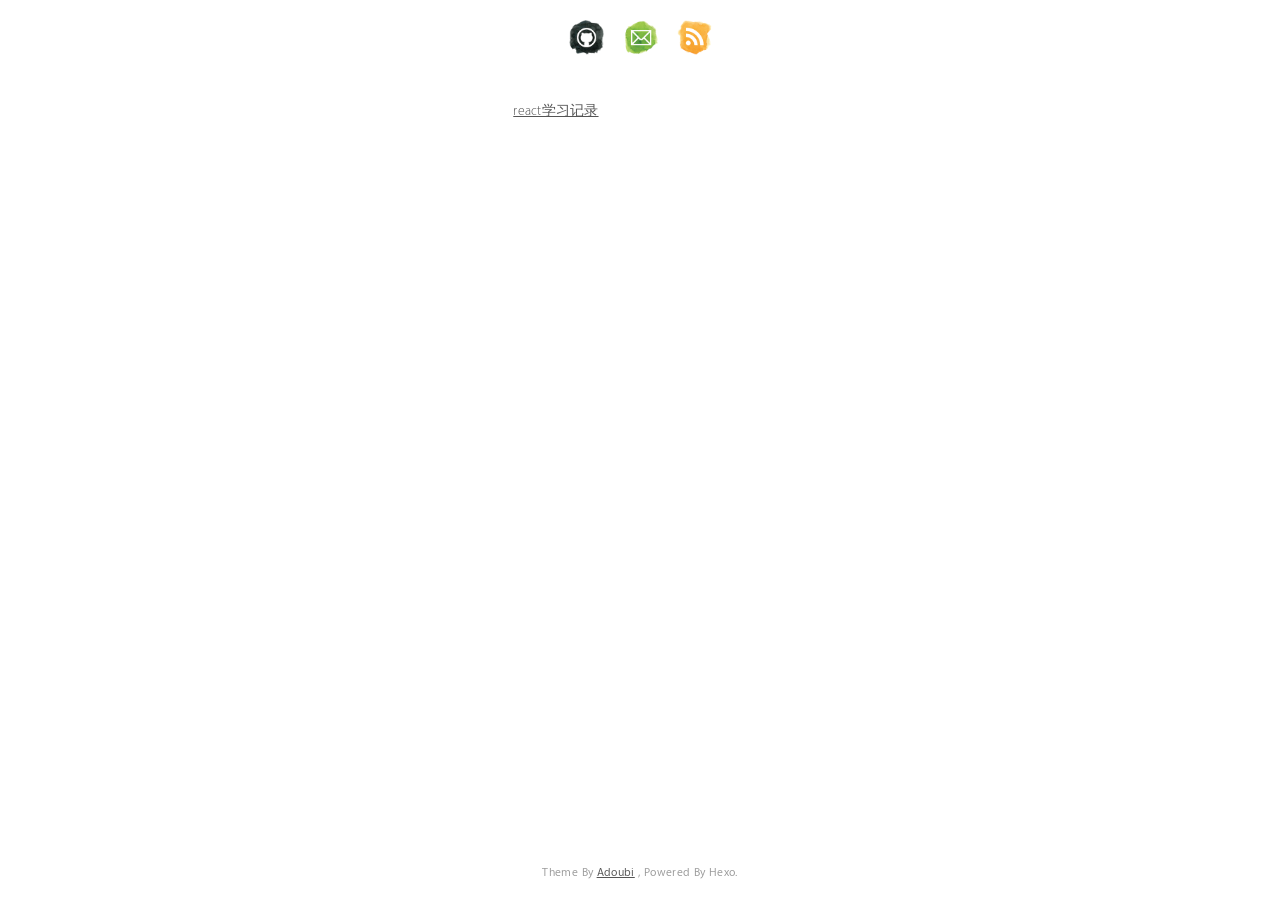
==== commit 09bc885b: "Site updated: 2018-07-15 22:50:14" ====
--- a/index.html
+++ b/index.html
@@ -1 +1 @@
-<!DOCTYPE html><html><head><meta charset="UTF-8"><title></title><link rel="stylesheet" href="css/normalize.css"><link rel="stylesheet" href="/css/hexo-theme-adoubi.css"><link rel="icon" href="/images/favicon.ico"></head><body><div class="header"><a class="github-link"><img class="github-image" src="/images/Aquicon-Github-small.png"></a><a class="email-link" href="mailto:null"><img class="email-image" src="/images/email-small.png"></a><a class="subscribe-link" href="/atom.xml"><img class="subscribe-image" src="/images/subscribe-small.png"></a></div><div class="content"><div class="archive"><div class="archive-item"><div><a class="archive-item__link" href="/2018/07/11/react学习记录/" target="_blank"><span class="archive-item__link__title">react学习记录</span></a></div></div><div class="archive-item"><div><a class="archive-item__link" href="/2018/07/11/hello-world/" target="_blank"><span class="archive-item__link__title">Hello World</span></a></div></div></div></div><div class="footer"><div class="footer-copyright">Theme By <a href="https://github.com/shinux/hexo-theme-adoubi">Adoubi</a> , Powered By Hexo.</div></div></body></html>+<!DOCTYPE html><html><head><meta charset="UTF-8"><title></title><link rel="stylesheet" href="css/normalize.css"><link rel="stylesheet" href="/css/hexo-theme-adoubi.css"><link rel="icon" href="/images/favicon.ico"></head><body><div class="header"><a class="github-link"><img class="github-image" src="/images/Aquicon-Github-small.png"></a><a class="email-link" href="mailto:null"><img class="email-image" src="/images/email-small.png"></a><a class="subscribe-link" href="/atom.xml"><img class="subscribe-image" src="/images/subscribe-small.png"></a></div><div class="content"><div class="archive"><div class="archive-item"><div><a class="archive-item__link" href="/2018/07/11/react学习记录/" target="_blank"><span class="archive-item__link__title">react学习记录</span></a></div></div></div></div><div class="footer"><div class="footer-copyright">Theme By <a href="https://github.com/shinux/hexo-theme-adoubi">Adoubi</a> , Powered By Hexo.</div></div></body></html>
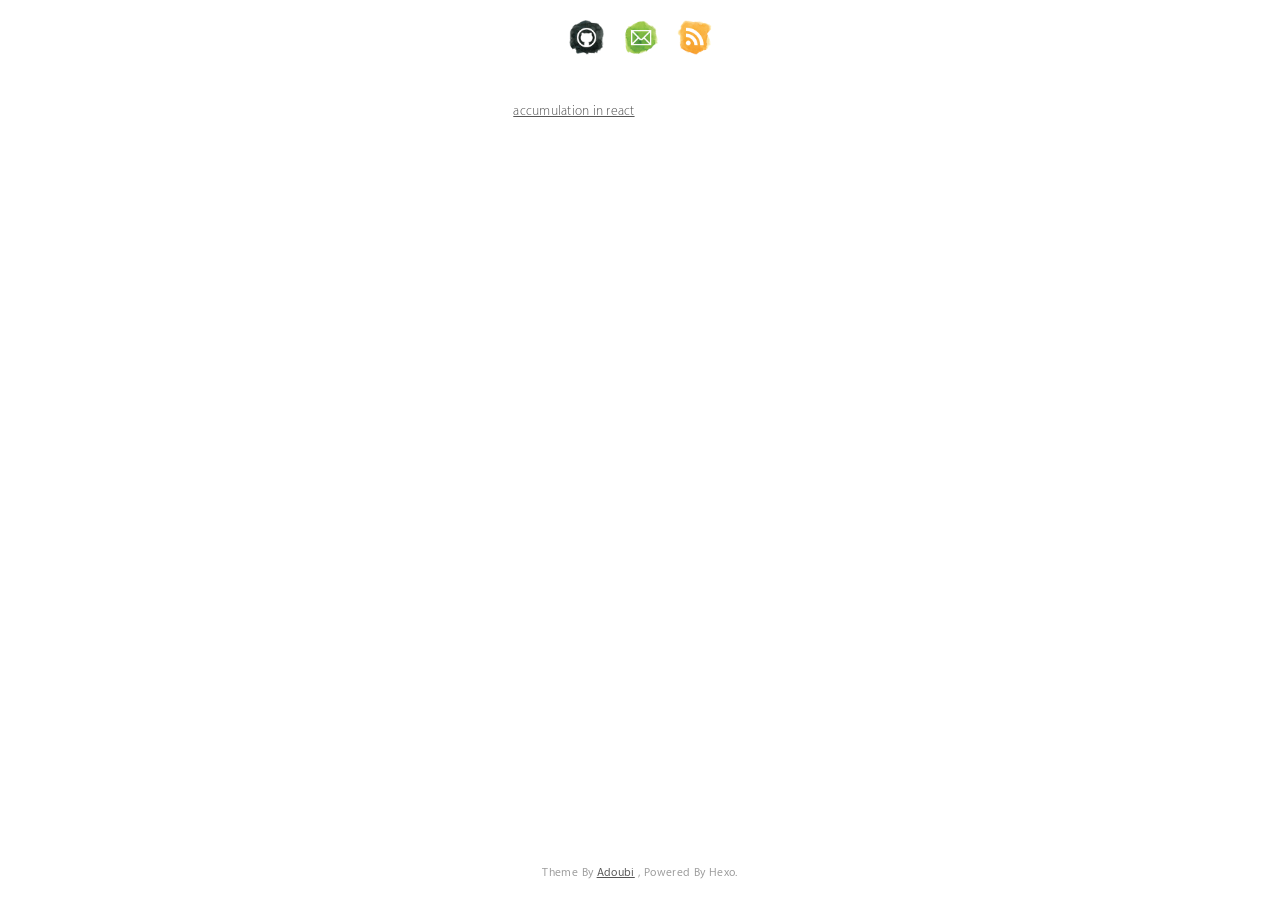
==== commit 65ddf6c4: "Site updated: 2018-07-15 23:08:01" ====
--- a/index.html
+++ b/index.html
@@ -1 +1 @@
-<!DOCTYPE html><html><head><meta charset="UTF-8"><title></title><link rel="stylesheet" href="css/normalize.css"><link rel="stylesheet" href="/css/hexo-theme-adoubi.css"><link rel="icon" href="/images/favicon.ico"></head><body><div class="header"><a class="github-link"><img class="github-image" src="/images/Aquicon-Github-small.png"></a><a class="email-link" href="mailto:null"><img class="email-image" src="/images/email-small.png"></a><a class="subscribe-link" href="/atom.xml"><img class="subscribe-image" src="/images/subscribe-small.png"></a></div><div class="content"><div class="archive"><div class="archive-item"><div><a class="archive-item__link" href="/2018/07/11/react学习记录/" target="_blank"><span class="archive-item__link__title">react学习记录</span></a></div></div></div></div><div class="footer"><div class="footer-copyright">Theme By <a href="https://github.com/shinux/hexo-theme-adoubi">Adoubi</a> , Powered By Hexo.</div></div></body></html>+<!DOCTYPE html><html><head><meta charset="UTF-8"><title></title><link rel="stylesheet" href="css/normalize.css"><link rel="stylesheet" href="/css/hexo-theme-adoubi.css"><link rel="icon" href="/images/favicon.ico"></head><body><div class="header"><a class="github-link"><img class="github-image" src="/images/Aquicon-Github-small.png"></a><a class="email-link" href="mailto:null"><img class="email-image" src="/images/email-small.png"></a><a class="subscribe-link" href="/atom.xml"><img class="subscribe-image" src="/images/subscribe-small.png"></a></div><div class="content"><div class="archive"><div class="archive-item"><div><a class="archive-item__link" href="/2018/07/11/react学习记录/" target="_blank"><span class="archive-item__link__title">accumulation in react</span></a></div></div></div></div><div class="footer"><div class="footer-copyright">Theme By <a href="https://github.com/shinux/hexo-theme-adoubi">Adoubi</a> , Powered By Hexo.</div></div></body></html>
